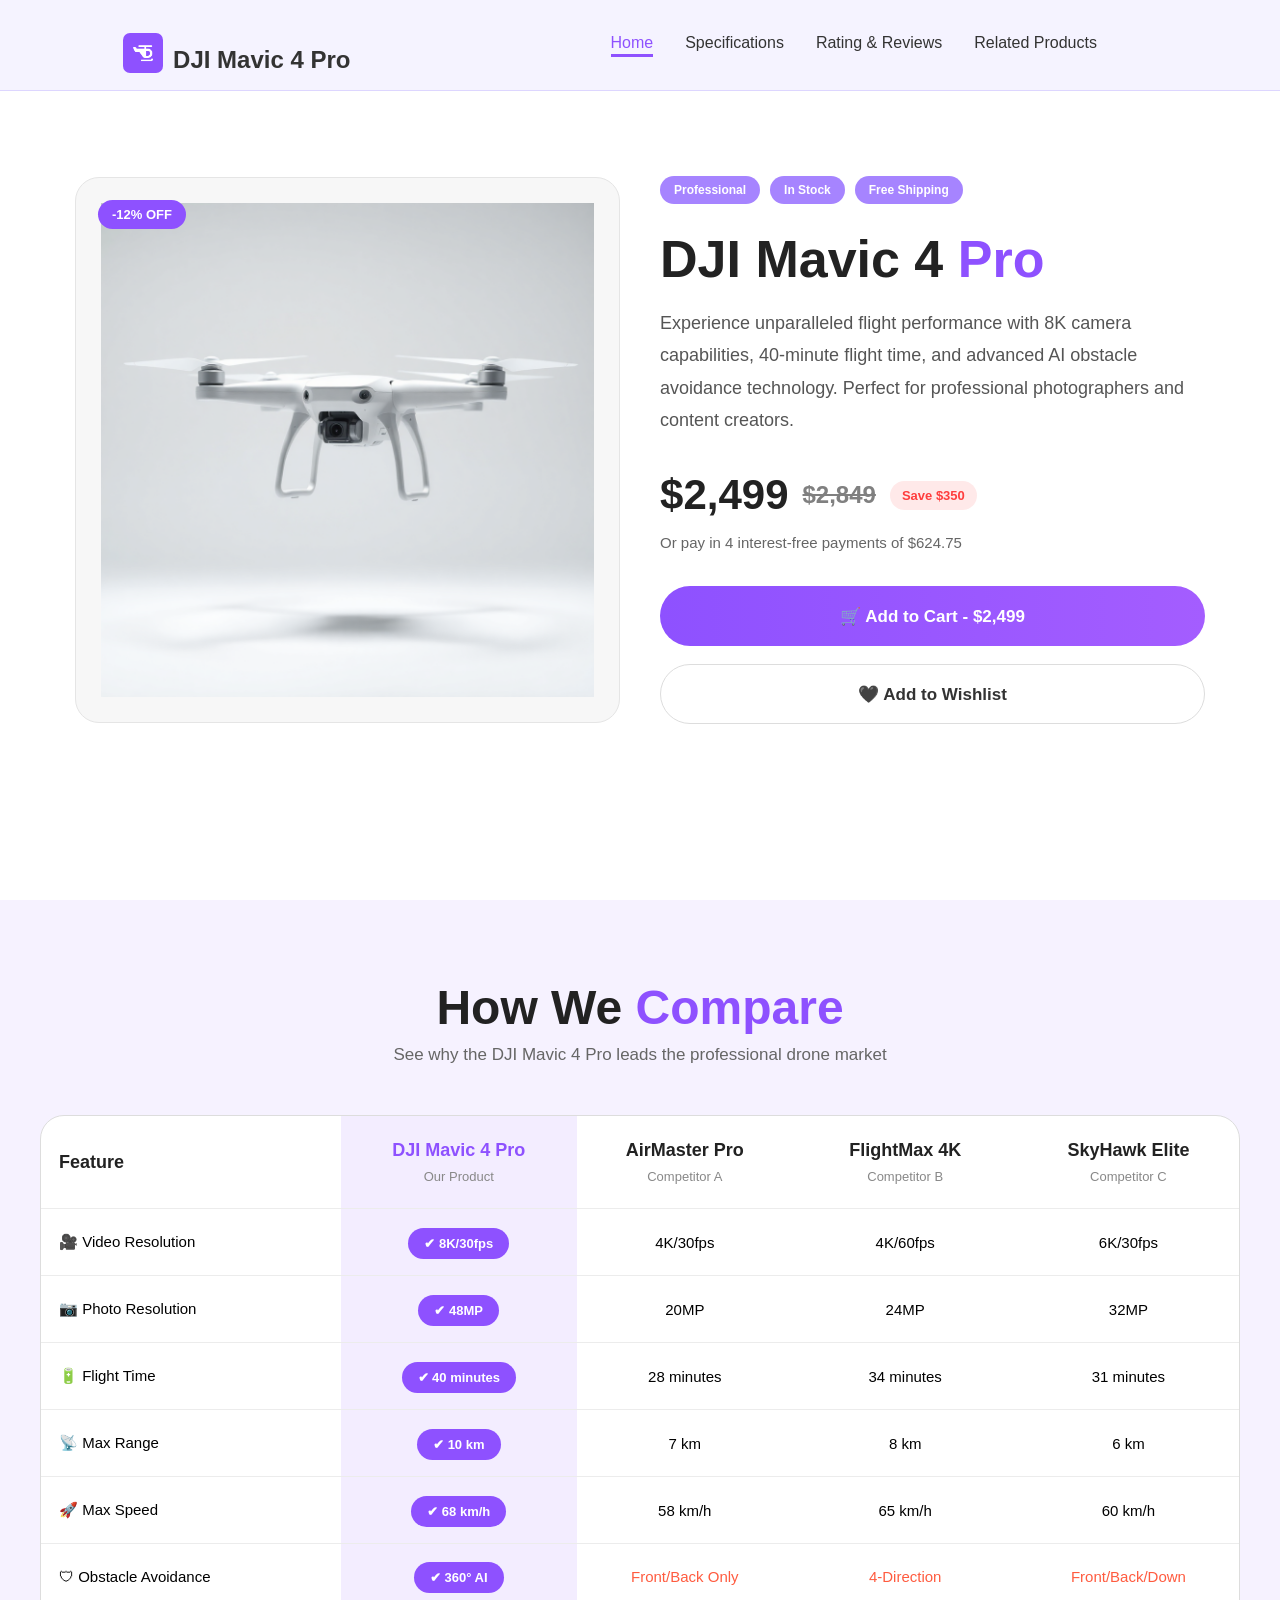
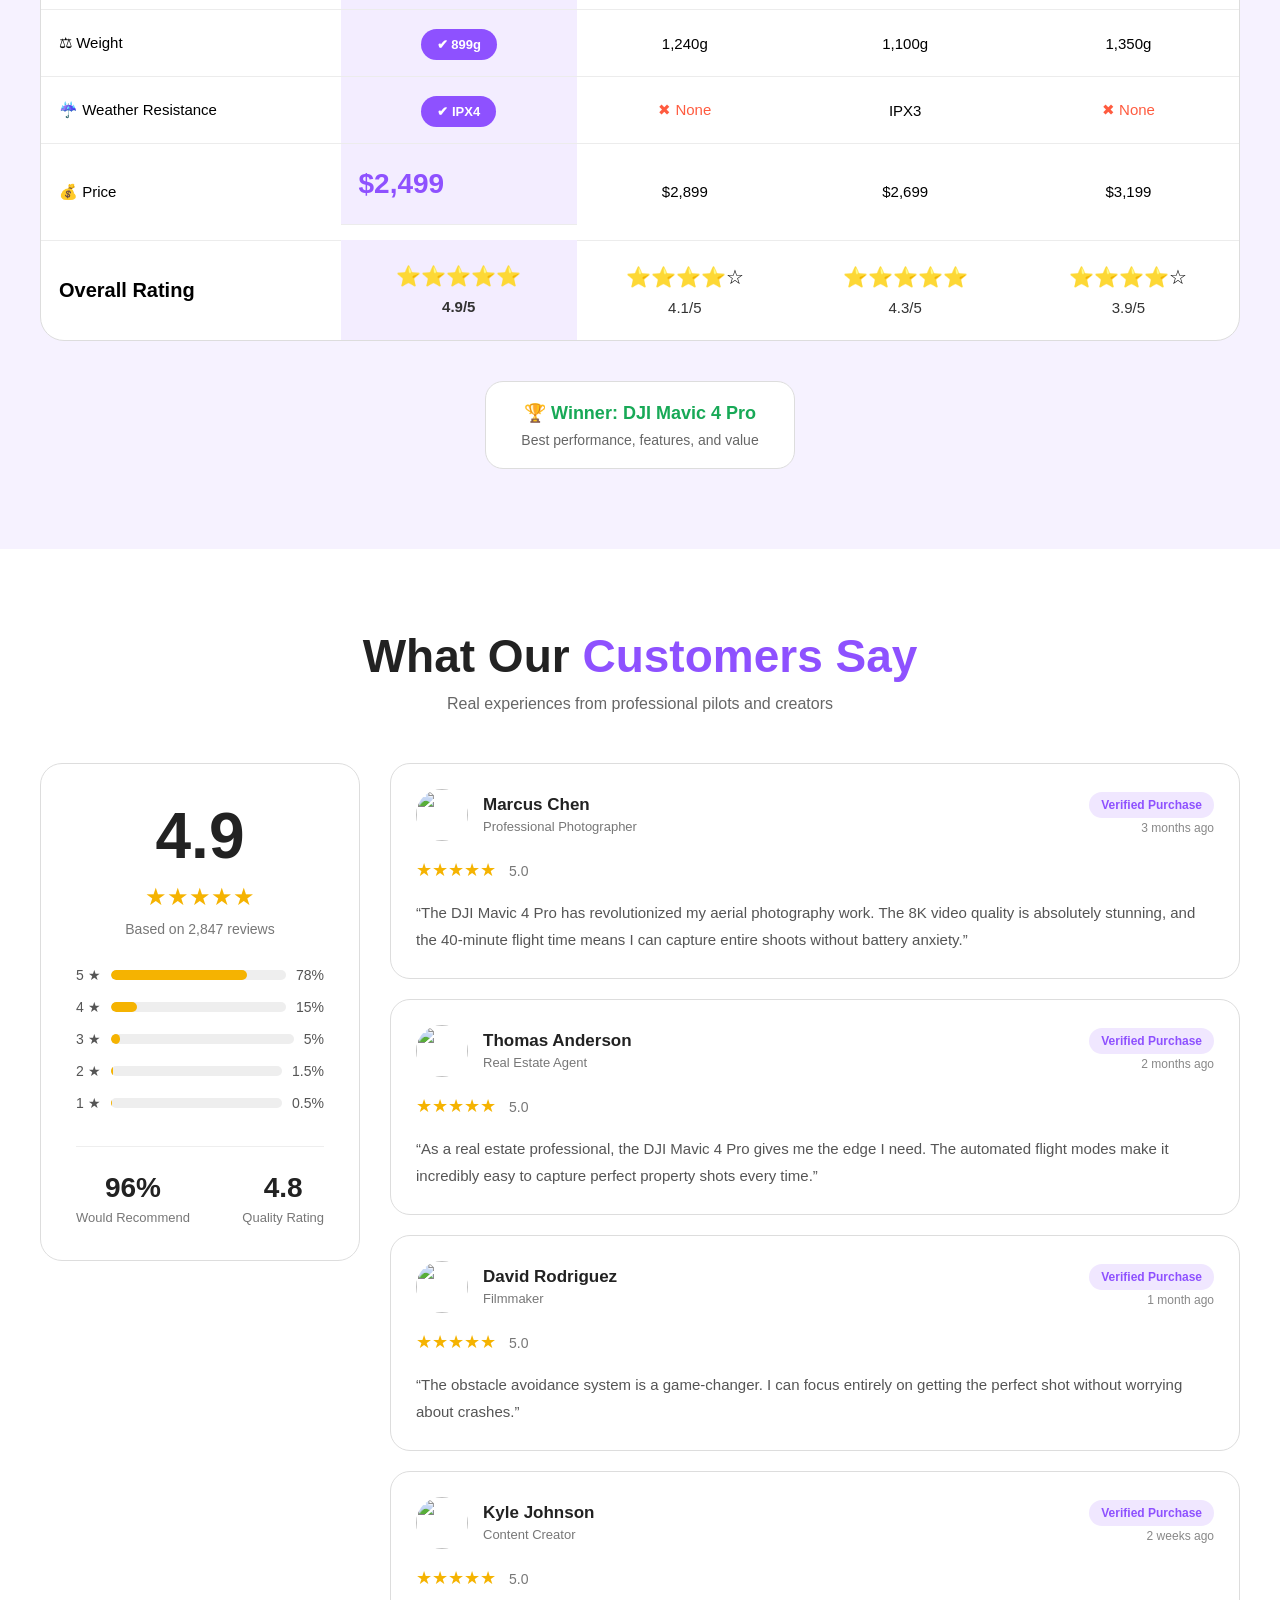
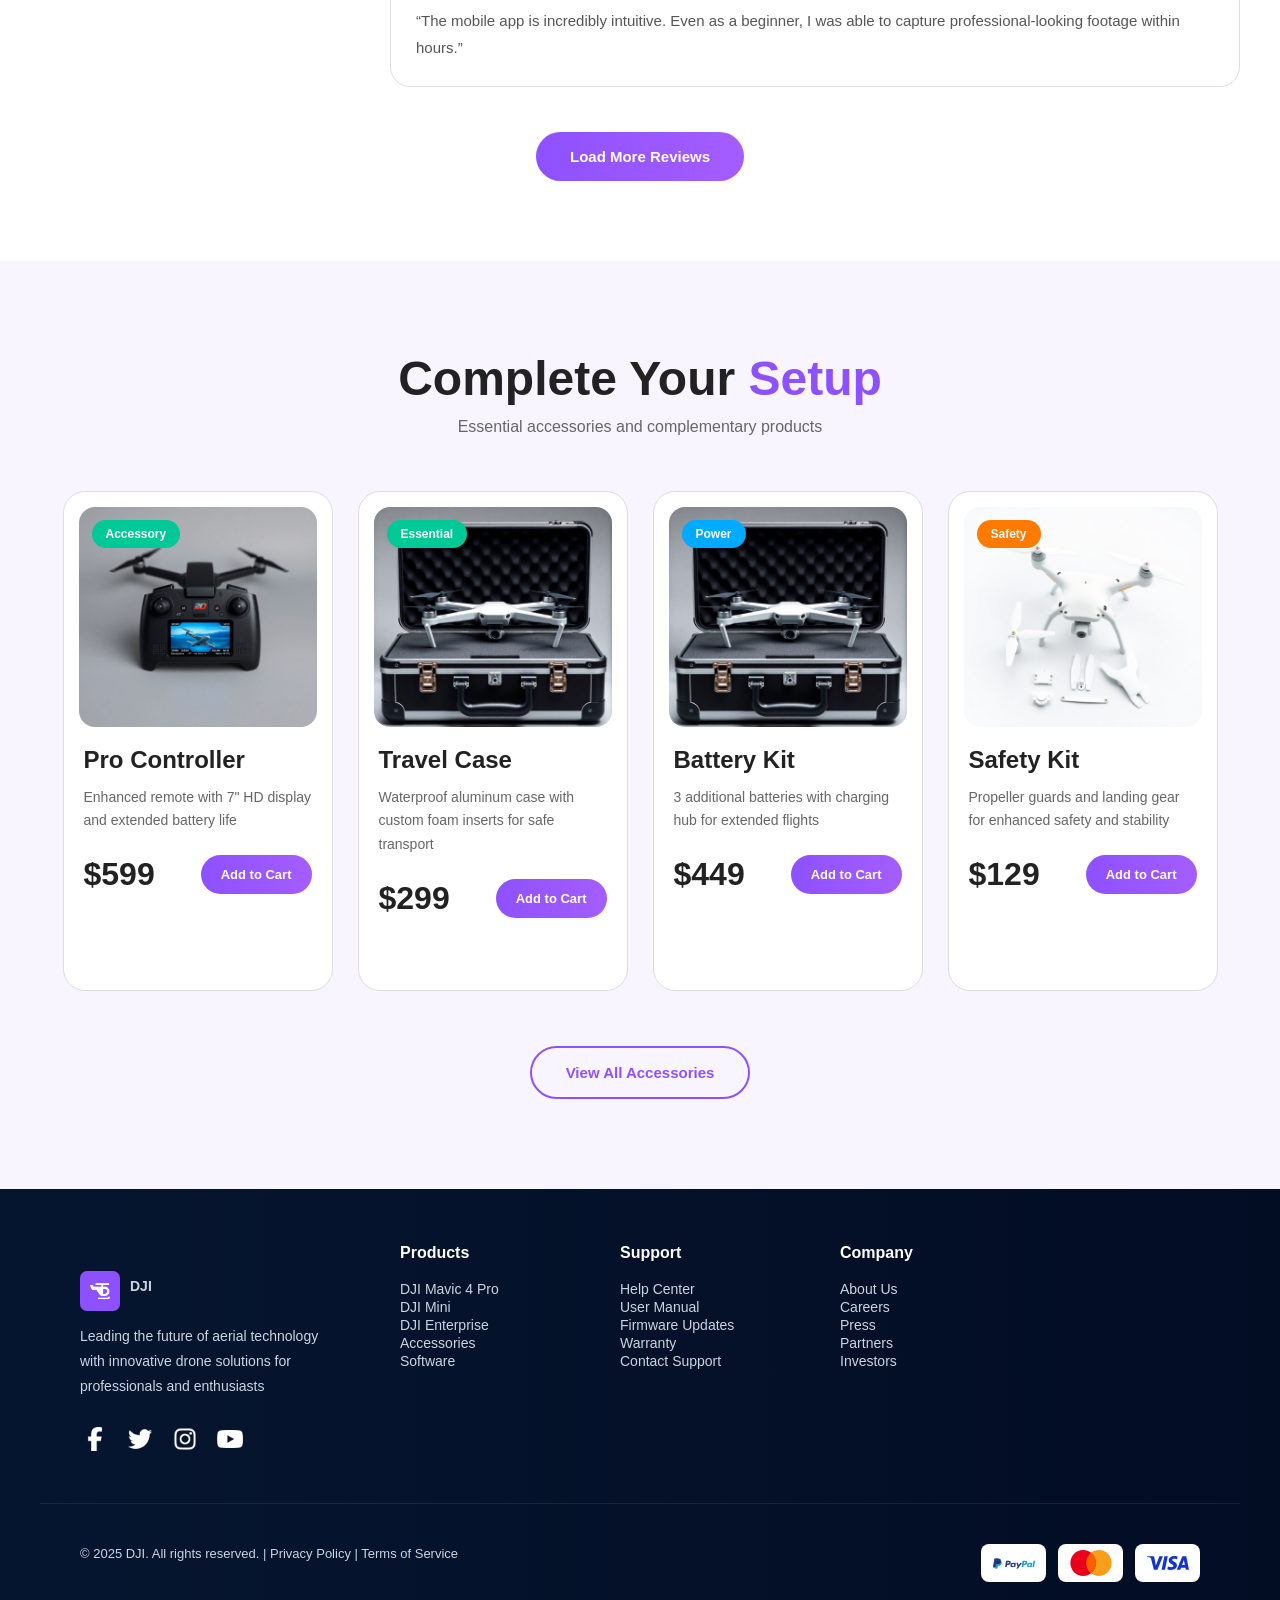
==== Mohanad_Magdy_Sun_wed3-6-Assignment-01275039651/index.html @ 463e7973 "Add files via upload" ====
<!doctype html>
<html lang="en">
  <head>
    <meta charset="UTF-8" />
    <meta name="viewport" content="width=device-width, initial-scale=1.0" />
    <title>Document</title>

    <link rel="stylesheet" href="./Styels/style.css" />
    <link rel="stylesheet" href="./Styels/footer.css" />
  </head>
  <body>
    <nav>
      <div class="product-logo">
        <div class="logo">
          <img
            src="./Assignment 3 _ DJI Drone/icons/helicopter-solid-full.png"
            alt="helecopter"
          />
        </div>
        <p class="product-p">DJI Mavic 4 Pro</p>
      </div>
      <ul>
        <li class="home-li">Home</li>
        <li>Specifications</li>
        <li>Rating & Reviews</li>
        <li>Related Products</li>
      </ul>
    </nav>

    <section class="hero">
      <div class="product-container">
        <div class="product-img-container">
          <img
            src="./Assignment 3 _ DJI Drone/hero-img-CYauTLx2.png"
            alt="DJI Mavic 4 Pro"
          />

          <div class="floating-div">
            <p>-12% OFF</p>
          </div>
        </div>

        <div class="description">
          <div class="labels">
            <p class="p-labels l1">Professional</p>
            <p class="p-labels l2">In Stock</p>
            <p class="p-labels l3">Free Shipping</p>
          </div>

          <p class="desc-head">DJI Mavic 4 <span>Pro</span></p>

          <p class="desc-body">
            Experience unparalleled flight performance with 8K camera
            capabilities, 40-minute flight time, and advanced AI obstacle
            avoidance technology. Perfect for professional photographers and
            content creators.
          </p>

          <div class="price">
            <p class="new-price">$2,499</p>

            <p class="old-price">$2,849</p>

            <div class="save">
              <p>Save $350</p>
            </div>
          </div>

          <p class="installment">
            Or pay in 4 interest-free payments of $624.75
          </p>

          <div class="buttons">
            <button class="button1">🛒 Add to Cart - $2,499</button>

            <button class="button2">🖤 Add to Wishlist</button>
          </div>
        </div>
      </div>
    </section>

    <section class="compare-section">
      <div class="compare-header">
        <h1>How We <span>Compare</span></h1>

        <p>See why the DJI Mavic 4 Pro leads the professional drone market</p>
      </div>

      <div class="table-container">
        <table>
          <thead>
            <tr>
              <th>Feature</th>

              <th class="active-col">
                DJI Mavic 4 Pro
                <span>Our Product</span>
              </th>

              <th>
                AirMaster Pro
                <span>Competitor A</span>
              </th>

              <th>
                FlightMax 4K
                <span>Competitor B</span>
              </th>

              <th>
                SkyHawk Elite
                <span>Competitor C</span>
              </th>
            </tr>
          </thead>

          <tbody>
            <tr>
              <td>🎥 Video Resolution</td>
              <td class="active-col"><span class="badge">✔ 8K/30fps</span></td>
              <td>4K/30fps</td>
              <td>4K/60fps</td>
              <td>6K/30fps</td>
            </tr>

            <tr>
              <td>📷 Photo Resolution</td>
              <td class="active-col"><span class="badge">✔ 48MP</span></td>
              <td>20MP</td>
              <td>24MP</td>
              <td>32MP</td>
            </tr>

            <tr>
              <td>🔋 Flight Time</td>
              <td class="active-col">
                <span class="badge">✔ 40 minutes</span>
              </td>
              <td>28 minutes</td>
              <td>34 minutes</td>
              <td>31 minutes</td>
            </tr>

            <tr>
              <td>📡 Max Range</td>
              <td class="active-col"><span class="badge">✔ 10 km</span></td>
              <td>7 km</td>
              <td>8 km</td>
              <td>6 km</td>
            </tr>

            <tr>
              <td>🚀 Max Speed</td>
              <td class="active-col"><span class="badge">✔ 68 km/h</span></td>
              <td>58 km/h</td>
              <td>65 km/h</td>
              <td>60 km/h</td>
            </tr>

            <tr>
              <td>🛡 Obstacle Avoidance</td>
              <td class="active-col"><span class="badge">✔ 360° AI</span></td>
              <td class="red">Front/Back Only</td>
              <td class="red">4-Direction</td>
              <td class="red">Front/Back/Down</td>
            </tr>

            <tr>
              <td>⚖ Weight</td>
              <td class="active-col"><span class="badge">✔ 899g</span></td>
              <td>1,240g</td>
              <td>1,100g</td>
              <td>1,350g</td>
            </tr>

            <tr>
              <td>☔ Weather Resistance</td>
              <td class="active-col"><span class="badge">✔ IPX4</span></td>
              <td class="red">✖ None</td>
              <td>IPX3</td>
              <td class="red">✖ None</td>
            </tr>

            <tr>
              <td>💰 Price</td>
              <td class="active-col price">$2,499</td>
              <td>$2,899</td>
              <td>$2,699</td>
              <td>$3,199</td>
            </tr>

            <tr>
              <td><strong>Overall Rating</strong></td>

              <td class="active-col">
                ⭐⭐⭐⭐⭐
                <p>4.9/5</p>
              </td>

              <td>
                ⭐⭐⭐⭐☆
                <p>4.1/5</p>
              </td>

              <td>
                ⭐⭐⭐⭐⭐
                <p>4.3/5</p>
              </td>

              <td>
                ⭐⭐⭐⭐☆
                <p>3.9/5</p>
              </td>
            </tr>
          </tbody>
        </table>
      </div>

      <div class="winner-box">
        🏆 <strong>Winner: DJI Mavic 4 Pro</strong>
        <p>Best performance, features, and value</p>
      </div>
    </section>
    <section class="reviews-section">
      <div class="reviews-header">
        <h1>What Our <span>Customers Say</span></h1>

        <p>Real experiences from professional pilots and creators</p>
      </div>

      <div class="reviews-container">
        <div class="rating-summary">
          <h2>4.9</h2>

          <div class="stars">★★★★★</div>

          <p class="reviews-count">Based on 2,847 reviews</p>

          <div class="rating-bars">
            <div class="bar-row">
              <span>5 ★</span>
              <div class="bar">
                <div class="fill fill-1"></div>
              </div>
              <span>78%</span>
            </div>

            <div class="bar-row">
              <span>4 ★</span>
              <div class="bar">
                <div class="fill fill-2"></div>
              </div>
              <span>15%</span>
            </div>

            <div class="bar-row">
              <span>3 ★</span>
              <div class="bar">
                <div class="fill fill-3"></div>
              </div>
              <span>5%</span>
            </div>

            <div class="bar-row">
              <span>2 ★</span>
              <div class="bar">
                <div class="fill fill-4"></div>
              </div>
              <span>1.5%</span>
            </div>

            <div class="bar-row">
              <span>1 ★</span>
              <div class="bar">
                <div class="fill fill-5"></div>
              </div>
              <span>0.5%</span>
            </div>
          </div>

          <div class="summary-footer">
            <div>
              <h3>96%</h3>
              <p>Would Recommend</p>
            </div>

            <div>
              <h3>4.8</h3>
              <p>Quality Rating</p>
            </div>
          </div>
        </div>

        <div class="reviews-list">
          <div class="review-card">
            <div class="review-top">
              <div class="profile">
                <img src="https://i.pravatar.cc/50?img=12" alt="" />

                <div>
                  <h4>Marcus Chen</h4>
                  <p>Professional Photographer</p>
                </div>
              </div>

              <div class="verified">
                <span>Verified Purchase</span>
                <p>3 months ago</p>
              </div>
            </div>

            <div class="stars small-stars">★★★★★ <span>5.0</span></div>

            <p class="review-text">
              “The DJI Mavic 4 Pro has revolutionized my aerial photography
              work. The 8K video quality is absolutely stunning, and the
              40-minute flight time means I can capture entire shoots without
              battery anxiety.”
            </p>
          </div>

          <div class="review-card">
            <div class="review-top">
              <div class="profile">
                <img src="https://i.pravatar.cc/50?img=22" alt="" />

                <div>
                  <h4>Thomas Anderson</h4>
                  <p>Real Estate Agent</p>
                </div>
              </div>

              <div class="verified">
                <span>Verified Purchase</span>
                <p>2 months ago</p>
              </div>
            </div>

            <div class="stars small-stars">★★★★★ <span>5.0</span></div>

            <p class="review-text">
              “As a real estate professional, the DJI Mavic 4 Pro gives me the
              edge I need. The automated flight modes make it incredibly easy to
              capture perfect property shots every time.”
            </p>
          </div>

          <div class="review-card">
            <div class="review-top">
              <div class="profile">
                <img src="https://i.pravatar.cc/50?img=33" alt="" />

                <div>
                  <h4>David Rodriguez</h4>
                  <p>Filmmaker</p>
                </div>
              </div>

              <div class="verified">
                <span>Verified Purchase</span>
                <p>1 month ago</p>
              </div>
            </div>

            <div class="stars small-stars">★★★★★ <span>5.0</span></div>

            <p class="review-text">
              “The obstacle avoidance system is a game-changer. I can focus
              entirely on getting the perfect shot without worrying about
              crashes.”
            </p>
          </div>

          <div class="review-card">
            <div class="review-top">
              <div class="profile">
                <img src="https://i.pravatar.cc/50?img=44" alt="" />

                <div>
                  <h4>Kyle Johnson</h4>
                  <p>Content Creator</p>
                </div>
              </div>

              <div class="verified">
                <span>Verified Purchase</span>
                <p>2 weeks ago</p>
              </div>
            </div>

            <div class="stars small-stars">★★★★★ <span>5.0</span></div>

            <p class="review-text">
              “The mobile app is incredibly intuitive. Even as a beginner, I was
              able to capture professional-looking footage within hours.”
            </p>
          </div>
        </div>
      </div>

      <button class="load-btn">Load More Reviews</button>
    </section>

    <section class="accessories-section">
      <div class="accessories-header">
        <h1>Complete Your <span>Setup</span></h1>

        <p>Essential accessories and complementary products</p>
      </div>

      <div class="cards-container">
        <div class="product-card">
          <div class="card-image">
            <img
              src="./Assignment 3 _ DJI Drone/related-products-1.png"
              alt="controller"
            />
            <span class="tag tag-green">Accessory</span>
          </div>

          <div class="card-content">
            <h3>Pro Controller</h3>

            <p>Enhanced remote with 7" HD display and extended battery life</p>

            <div class="card-footer">
              <h2>$599</h2>

              <button>Add to Cart</button>
            </div>
          </div>
        </div>

        <div class="product-card">
          <div class="card-image">
            <img
              src="./Assignment 3 _ DJI Drone/related-products-2.png"
              alt="travel case"
            />
            <span class="tag tag-green">Essential</span>
          </div>

          <div class="card-content">
            <h3>Travel Case</h3>

            <p>
              Waterproof aluminum case with custom foam inserts for safe
              transport
            </p>

            <div class="card-footer">
              <h2>$299</h2>

              <button>Add to Cart</button>
            </div>
          </div>
        </div>

        <div class="product-card">
          <div class="card-image">
            <img
              src="./Assignment 3 _ DJI Drone/related-products-2.png"
              alt="travel case"
            />

            <span class="tag tag-blue">Power</span>
          </div>

          <div class="card-content">
            <h3>Battery Kit</h3>

            <p>3 additional batteries with charging hub for extended flights</p>

            <div class="card-footer">
              <h2>$449</h2>

              <button>Add to Cart</button>
            </div>
          </div>
        </div>

        <div class="product-card">
          <div class="card-image">
            <img
              src="./Assignment 3 _ DJI Drone/related-products-4.png"
              alt="safety kit"
            />

            <span class="tag tag-orange">Safety</span>
          </div>

          <div class="card-content">
            <h3>Safety Kit</h3>

            <p>
              Propeller guards and landing gear for enhanced safety and
              stability
            </p>

            <div class="card-footer">
              <h2>$129</h2>

              <button>Add to Cart</button>
            </div>
          </div>
        </div>
      </div>

      <button class="view-btn">View All Accessories</button>
    </section>
    <footer>
      <div class="footer-container">
        <div class="footer-brand">
          <div class="product-logo">
            <div class="logo">
              <img
                src="./Assignment 3 _ DJI Drone/icons/helicopter-solid-full.png"
                alt="helecopter"
              />
            </div>
            <p class="product-p">DJI</p>
          </div>

          <p>
            Leading the future of aerial technology with innovative drone
            solutions for professionals and enthusiasts
          </p>

          <div class="socials">
            <a href="#"
              ><img
                src="./Assignment 3 _ DJI Drone/icons/facebook-f-brands-solid-full.png"
                alt="Facebook"
            /></a>

            <a href="#"
              ><img
                src="./Assignment 3 _ DJI Drone/icons/twitter-brands-solid-full.png"
                alt="Twitter"
            /></a>

            <a href="#"
              ><img
                src="./Assignment 3 _ DJI Drone/icons/instagram-brands-solid-full.png"
            /></a>

            <a href="#"
              ><img
                src="./Assignment 3 _ DJI Drone/icons/youtube-brands-solid-full.png"
                alt="YouTube"
            /></a>
          </div>
        </div>

        <div class="footer-links">
          <div class="footer-column">
            <h3>Products</h3>

            <ul>
              <li><a href="#">DJI Mavic 4 Pro</a></li>
              <li><a href="#">DJI Mini</a></li>
              <li><a href="#">DJI Enterprise</a></li>
              <li><a href="#">Accessories</a></li>
              <li><a href="#">Software</a></li>
            </ul>
          </div>

          <div class="footer-column">
            <h3>Support</h3>

            <ul>
              <li><a href="#">Help Center</a></li>
              <li><a href="#">User Manual</a></li>
              <li><a href="#">Firmware Updates</a></li>
              <li><a href="#">Warranty</a></li>
              <li><a href="#">Contact Support</a></li>
            </ul>
          </div>

          <div class="footer-column">
            <h3>Company</h3>

            <ul>
              <li><a href="#">About Us</a></li>
              <li><a href="#">Careers</a></li>
              <li><a href="#">Press</a></li>
              <li><a href="#">Partners</a></li>
              <li><a href="#">Investors</a></li>
            </ul>
          </div>
        </div>
      </div>

      <div class="footer-bottom">
        <p>
          © 2025 DJI. All rights reserved. | Privacy Policy | Terms of Service
        </p>
        <div class="payment-methods">
          <div class="payment-card">
            <img src="./Assignment 3 _ DJI Drone/paypal.svg" alt="PayPal" />
          </div>

          <div class="payment-card">
            <img
              src="./Assignment 3 _ DJI Drone/master-card.svg"
              alt="Mastercard"
            />
          </div>

          <div class="payment-card">
            <img src="./Assignment 3 _ DJI Drone/visa.svg" alt="Visa" />
          </div>
        </div>
      </div>
    </footer>
  </body>
</html>
---- Mohanad_Magdy_Sun_wed3-6-Assignment-01275039651/Styels/style.css ----
* {
  box-sizing: border-box;
  font-family: sans-serif;
  margin: 0;
}

nav {
  position: fixed;
  display: flex;
  flex-direction: row;
  top: 0;
  right: 0;
  left: 0;
  padding: 16px;
  z-index: 22121;
  background-color: #f5f3ff;
  justify-content: center;
  align-items: center;
  column-gap: 260px;
  border-bottom: 1px solid #ddd6ff;
}

.product-logo {
  display: flex;
  align-items: center;
  column-gap: 10px;
}

.logo img {
  width: 100%;
}
.logo {
  background-color: #8e51ff;
  width: 40px;
  height: 40px;
  border-radius: 7px;
  padding: 9px;
  background-size: cover;
  margin-top: 15px;
}
.product-logo p {
  font-size: 24px;
  font-weight: 700;
  color: rgb(51, 51, 51);
}
ul {
  opacity: 0;
}
.home-li {
  color: #8e51ff;
  border-bottom: 3px solid #8e51ff;
  padding-bottom: 2px;
}

section {
  padding: 40px;
  background-color: white;
}

.hero {
  min-height: 100vh;
  display: flex;
  justify-content: center;
  align-items: center;
}

.product-container {
  width: 1200px;
  margin: auto;
  background-color: white;
  border-radius: 24px;
  padding: 35px;
  display: flex;
  align-items: center;
  gap: 40px;
}

.product-img-container {
  width: 50%;
  position: relative;
  border: 1px solid #e5e5e5;
  border-radius: 24px;
  overflow: hidden;
  background-color: #f7f7f7;
}

.product-img-container img {
  width: 100%;
  display: block;
  padding: 25px;
}

.floating-div {
  position: absolute;
  top: 22px;
  left: 22px;
  background-color: #8e51ff;
  color: white;
  padding: 7px 14px;
  border-radius: 999px;
  font-size: 13px;
  font-weight: 600;
}

.description {
  width: 50%;
}

.labels {
  display: flex;
  gap: 10px;
  margin-bottom: 25px;
}

.p-labels {
  background-color: #a684ff;
  color: white;
  font-size: 12px;
  font-weight: 600;
  padding: 7px 14px;
  border-radius: 999px;
}

.desc-head {
  font-size: 52px;
  font-weight: 700;
  color: #222;
  margin-bottom: 18px;
}

.desc-head span {
  color: #8e51ff;
}

.desc-body {
  font-size: 18px;
  line-height: 1.8;
  color: #555;
  margin-bottom: 35px;
}

.price {
  display: flex;
  align-items: center;
  gap: 14px;
  margin-bottom: 15px;
}

.new-price {
  font-size: 42px;
  font-weight: 700;
  color: #222;
}

.old-price {
  font-size: 24px;
  color: gray;
  text-decoration: line-through;
}

.save {
  background-color: #ffe9e9;
  color: #ff3d3d;
  padding: 7px 12px;
  border-radius: 999px;
  font-size: 13px;
  font-weight: 600;
}

.installment {
  color: #666;
  font-size: 15px;
  margin-bottom: 35px;
}

.buttons {
  display: flex;
  flex-direction: column;
  gap: 18px;
}

.button1,
.button2 {
  width: 100%;
  height: 60px;
  border-radius: 999px;
  font-size: 17px;
  font-weight: 600;
  cursor: pointer;
  transition: 0.3s;
}

.button1 {
  border: none;
  color: white;
  background: linear-gradient(to right, #8e51ff, #a45dff);
}

.button1:hover {
  transform: translateY(-2px);
  opacity: 0.95;
}

.button2 {
  background-color: white;
  border: 1px solid #ddd;
  color: #333;
}

.button2:hover {
  background-color: #f5f5f5;
}

.compare-section {
  background-color: #f6f2ff;
  padding: 80px 20px;
  font-family: sans-serif;
}

.compare-header {
  text-align: center;
  margin-bottom: 50px;
}

.compare-header h1 {
  font-size: 48px;
  color: #222;
  margin-bottom: 10px;
}

.compare-header h1 span {
  color: #8e51ff;
}

.compare-header p {
  color: #666;
  font-size: 17px;
}

.table-container {
  max-width: 1200px;
  margin: auto;
  background-color: white;
  border-radius: 24px;
  overflow: hidden;
  border: 1px solid #ddd;
}

table {
  width: 100%;
  border-collapse: collapse;
}

th,
td {
  padding: 24px 18px;
  text-align: center;
  border-bottom: 1px solid #ececec;
  font-size: 15px;
}

th:first-child,
td:first-child {
  text-align: left;
  width: 25%;
}

thead th {
  font-size: 18px;
  color: #222;
  font-weight: 700;
}

thead th span {
  display: block;
  margin-top: 8px;
  font-size: 13px;
  color: #888;
  font-weight: 500;
}

.active-col {
  background-color: #f3edff;
  color: #8e51ff;
  font-weight: 700;
}

.badge {
  background-color: #8e51ff;
  color: white;
  padding: 8px 16px;
  border-radius: 999px;
  font-size: 13px;
}

.price {
  font-size: 28px;
  font-weight: bold;
}

.red {
  color: #ff5b3f;
}

tbody tr:last-child td {
  border-bottom: none;
  font-size: 20px;
}

tbody tr:last-child p {
  margin-top: 10px;
  font-size: 15px;
  color: #333;
}

.winner-box {
  width: fit-content;
  margin: 40px auto 0;
  background-color: white;
  border: 1px solid #ddd;
  padding: 20px 35px;
  border-radius: 18px;
  text-align: center;
  color: #18a957;
  font-size: 18px;
  font-weight: 600;
}

.winner-box p {
  margin-top: 8px;
  color: #666;
  font-size: 14px;
  font-weight: 500;
}

.reviews-section {
  background-color: white;
  padding: 80px 20px;
  font-family: sans-serif;
}

.reviews-header {
  text-align: center;
  margin-bottom: 50px;
}

.reviews-header h1 {
  font-size: 46px;
  color: #222;
  margin-bottom: 12px;
}

.reviews-header h1 span {
  color: #8e51ff;
}

.reviews-header p {
  color: #666;
  font-size: 16px;
}

.reviews-container {
  max-width: 1200px;
  margin: auto;
  display: flex;
  gap: 30px;
  align-items: flex-start;
}

.rating-summary {
  width: 320px;
  background-color: white;
  border: 1px solid #ddd;
  border-radius: 22px;
  padding: 35px;

  position: sticky;
  top: 120px;
  align-self: flex-start;
}

.rating-summary h2 {
  font-size: 64px;
  text-align: center;
  color: #222;
}

.stars {
  text-align: center;
  color: #f5b301;
  font-size: 24px;
  margin: 10px 0;
}

.reviews-count {
  text-align: center;
  color: #777;
  margin-bottom: 30px;
  font-size: 14px;
}

.rating-bars {
  display: flex;
  flex-direction: column;
  gap: 16px;
}

.bar-row {
  display: flex;
  align-items: center;
  gap: 10px;
  font-size: 14px;
  color: #555;
}

.bar {
  flex: 1;
  height: 10px;
  background-color: #eee;
  border-radius: 999px;
  overflow: hidden;
}

.fill {
  height: 100%;
  background-color: #f5b301;
  border-radius: 999px;
}

.fill-1 {
  width: 78%;
}

.fill-2 {
  width: 15%;
}

.fill-3 {
  width: 5%;
}

.fill-4 {
  width: 1.5%;
}

.fill-5 {
  width: 0.5%;
}

.summary-footer {
  display: flex;
  justify-content: space-between;
  margin-top: 35px;
  padding-top: 25px;
  border-top: 1px solid #eee;
  text-align: center;
}

.summary-footer h3 {
  color: #222;
  font-size: 28px;
}

.summary-footer p {
  color: #777;
  font-size: 13px;
  margin-top: 6px;
}

.reviews-list {
  flex: 1;
  display: flex;
  flex-direction: column;
  gap: 20px;
}

.review-card {
  background-color: white;
  border: 1px solid #ddd;
  border-radius: 20px;
  padding: 25px;
}

.review-top {
  display: flex;
  justify-content: space-between;
  align-items: center;
}

.profile {
  display: flex;
  align-items: center;
  gap: 15px;
}

.profile img {
  width: 52px;
  height: 52px;
  border-radius: 50%;
}

.profile h4 {
  font-size: 17px;
  color: #222;
}

.profile p {
  color: #777;
  font-size: 13px;
  margin-top: 4px;
}

.verified {
  text-align: right;
}

.verified span {
  background-color: #f0e7ff;
  color: #8e51ff;
  padding: 6px 12px;
  border-radius: 999px;
  font-size: 12px;
  font-weight: 600;
}

.verified p {
  color: #888;
  font-size: 12px;
  margin-top: 8px;
}

.small-stars {
  text-align: left;
  font-size: 18px;
  margin: 18px 0;
}

.small-stars span {
  color: #777;
  font-size: 14px;
  margin-left: 8px;
}

.review-text {
  color: #555;
  line-height: 1.8;
  font-size: 15px;
}

.load-btn {
  display: block;
  margin: 45px auto 0;
  border: none;
  background: linear-gradient(to right, #8e51ff, #a45dff);
  color: white;
  padding: 16px 34px;
  border-radius: 999px;
  font-size: 15px;
  font-weight: 600;
  cursor: pointer;
  transition: 0.3s;
}

.load-btn:hover {
  transform: translateY(-2px);
  opacity: 0.95;
}

.accessories-section {
  background-color: #f8f5ff;
  padding: 90px 20px;

  font-family: sans-serif;
}

.accessories-header {
  text-align: center;
  margin-bottom: 55px;
}

.accessories-header h1 {
  font-size: 48px;
  color: #222;
  margin-bottom: 12px;
}

.accessories-header h1 span {
  color: #8e51ff;
}

.accessories-header p {
  color: #666;
  font-size: 16px;
}

.cards-container {
  max-width: 1200px;
  margin: auto;
  display: flex;
  justify-content: center;
  gap: 25px;
  flex-wrap: wrap;
}

.product-card {
  width: 270px;
  background-color: white;
  border: 1px solid #ddd;
  border-radius: 22px;
  overflow: hidden;
  transition: 0.3s;

  min-height: 500px;
}

.card-image {
  position: relative;
  padding: 15px;
}

.card-image img {
  width: 100%;
  height: 220px;
  object-fit: cover;
  border-radius: 16px;
}

.tag {
  position: absolute;
  top: 28px;
  left: 28px;
  padding: 7px 14px;
  border-radius: 999px;
  color: white;
  font-size: 12px;
  font-weight: 600;
}

.tag-green {
  background-color: #00c896;
}

.tag-blue {
  background-color: #00aaff;
}

.tag-orange {
  background-color: #ff7a00;
}

.card-content {
  padding: 0 20px 22px;
}

.card-content h3 {
  font-size: 24px;
  color: #222;
  margin-bottom: 12px;
}

.card-content p {
  color: #666;
  font-size: 14px;
  line-height: 1.7;
  margin-bottom: 22px;
}

.card-footer {
  display: flex;
  justify-content: space-between;
  align-items: center;
}

.card-footer h2 {
  font-size: 32px;
  color: #222;
}

.card-footer button {
  border: none;
  background: linear-gradient(to right, #8e51ff, #a45dff);
  color: white;
  padding: 12px 20px;
  border-radius: 999px;
  font-size: 13px;
  font-weight: 600;
  cursor: pointer;
  transition: 0.3s;
}

.card-footer button:hover {
  opacity: 0.95;
  transform: translateY(-2px);
}

.view-btn {
  display: block;
  margin: 55px auto 0;
  padding: 16px 34px;
  border-radius: 999px;
  border: 2px solid #8e51ff;
  background-color: transparent;
  color: #8e51ff;
  font-size: 15px;
  font-weight: 600;
  cursor: pointer;
  transition: 0.3s;
}

.view-btn:hover {
  background-color: #8e51ff;
  color: white;
}

@media (max-width: 1024px) {
  .accessories-header h1 {
    font-size: 38px;
  }

  .cards-container {
    gap: 20px;
  }

  .product-card {
    width: 100%;
    max-width: 350px;
  }
}

@media (max-width: 1024px) {
  .reviews-container {
    flex-direction: column;
  }

  .rating-summary {
    width: 100%;
  }

  .reviews-header h1 {
    font-size: 36px;
  }
}

@media (max-width: 1024px) {
  .table-container {
    overflow-x: auto;
  }

  table {
    min-width: 900px;
  }

  .compare-header h1 {
    font-size: 38px;
  }
}

@media screen and (max-width: 1024px) {
  .product-container {
    width: 90%;
    flex-direction: column;
  }

  .product-img-container,
  .description {
    width: 100%;
  }

  .desc-head {
    font-size: 40px;
  }
}

@media screen and (min-width: 1024px) {
  ul {
    opacity: 1;
    display: flex;
    list-style: none;
    justify-content: space-between;
    column-gap: 32px;
    margin-right: 60px;
    color: #333333;
  }
}
---- Mohanad_Magdy_Sun_wed3-6-Assignment-01275039651/Styels/footer.css ----
* {
  margin: 0;
  padding: 0;
  box-sizing: border-box;
  font-family: Arial, Helvetica, sans-serif;
}

body {
  background: #f5f5f5;
}

footer {
  width: 100%;
  background: linear-gradient(to right, #06152f, #020d24);
  color: white;
  padding-top: 55px;
}

.footer-container {
  max-width: 1200px;
  margin: auto;

  display: flex;
  align-items: flex-start;
  gap: 60px;

  padding: 0 40px 45px;
}

.footer-brand {
  max-width: 260px;
}

.product-logo {
  display: flex;
  align-items: center;
  column-gap: 10px;
}

.logo img {
  width: 100%;
}
.logo {
  background-color: #8e51ff;
  width: 40px;
  height: 40px;
  border-radius: 7px;
  padding: 9px;
  background-size: cover;
  margin-top: 15px;
}
.product-logo p {
  font-size: 24px;
  font-weight: 700;
  color: rgb(51, 51, 51);
  margin-top: 30px;
}

.footer-brand p {
  font-size: 14px;
  line-height: 1.8;
  color: #cbd5e1;

  margin-bottom: 25px;
}

.socials {
  display: flex;
  gap: 15px;
}

.socials a img {
  width: 30px;
  height: 30px;
  object-fit: contain;
  transition: 0.3s;
}

.socials a img:hover {
  transform: scale(1.1);
}
.socials a:hover {
  background: #7c3aed;
}

.footer-links {
  display: flex;
  gap: 80px;
}

.footer-column {
  min-width: 140px;
  display: flex;
  flex-direction: column;
}

.footer-column h3 {
  font-size: 16px;
  margin-bottom: 18px;
}

.footer-column ul {
  opacity: 1;
  display: block;
  margin-right: 0;
}

.footer-column ul li {
  list-style: none;
}
.footer-column ul li a {
  text-decoration: none;
  color: #cbd5e1;
  font-size: 14px;

  transition: 0.3s;
}

.footer-column ul li a:hover {
  color: white;
}

.footer-bottom {
  max-width: 1200px;
  margin: auto;

  border-top: 1px solid rgba(255, 255, 255, 0.08);

  padding: 20px 40px;

  display: flex;
  justify-content: space-between;
  align-items: center;
}

.footer-bottom p {
  color: #cbd5e1;
  font-size: 13px;
}

.payment-methods {
  display: flex;
  gap: 12px;
  margin-top: 20px;
}

.payment-card {
  width: 65px;
  height: 38px;
  background-color: #fff;
  border-radius: 8px;

  display: flex;
  align-items: center;
  justify-content: center;

  transition: 0.3s;
  cursor: pointer;
}

.payment-card:hover {
  transform: translateY(-3px);
}

.payment-card img {
  width: 42px;
  height: auto;
  object-fit: contain;
}

@media (max-width: 768px) {
  .footer-container {
    flex-direction: column;
    gap: 50px;
  }

  .footer-links {
    flex-wrap: wrap;
    gap: 40px;
  }

  .footer-bottom {
    flex-direction: column;
    align-items: flex-start;
    gap: 20px;
  }
}
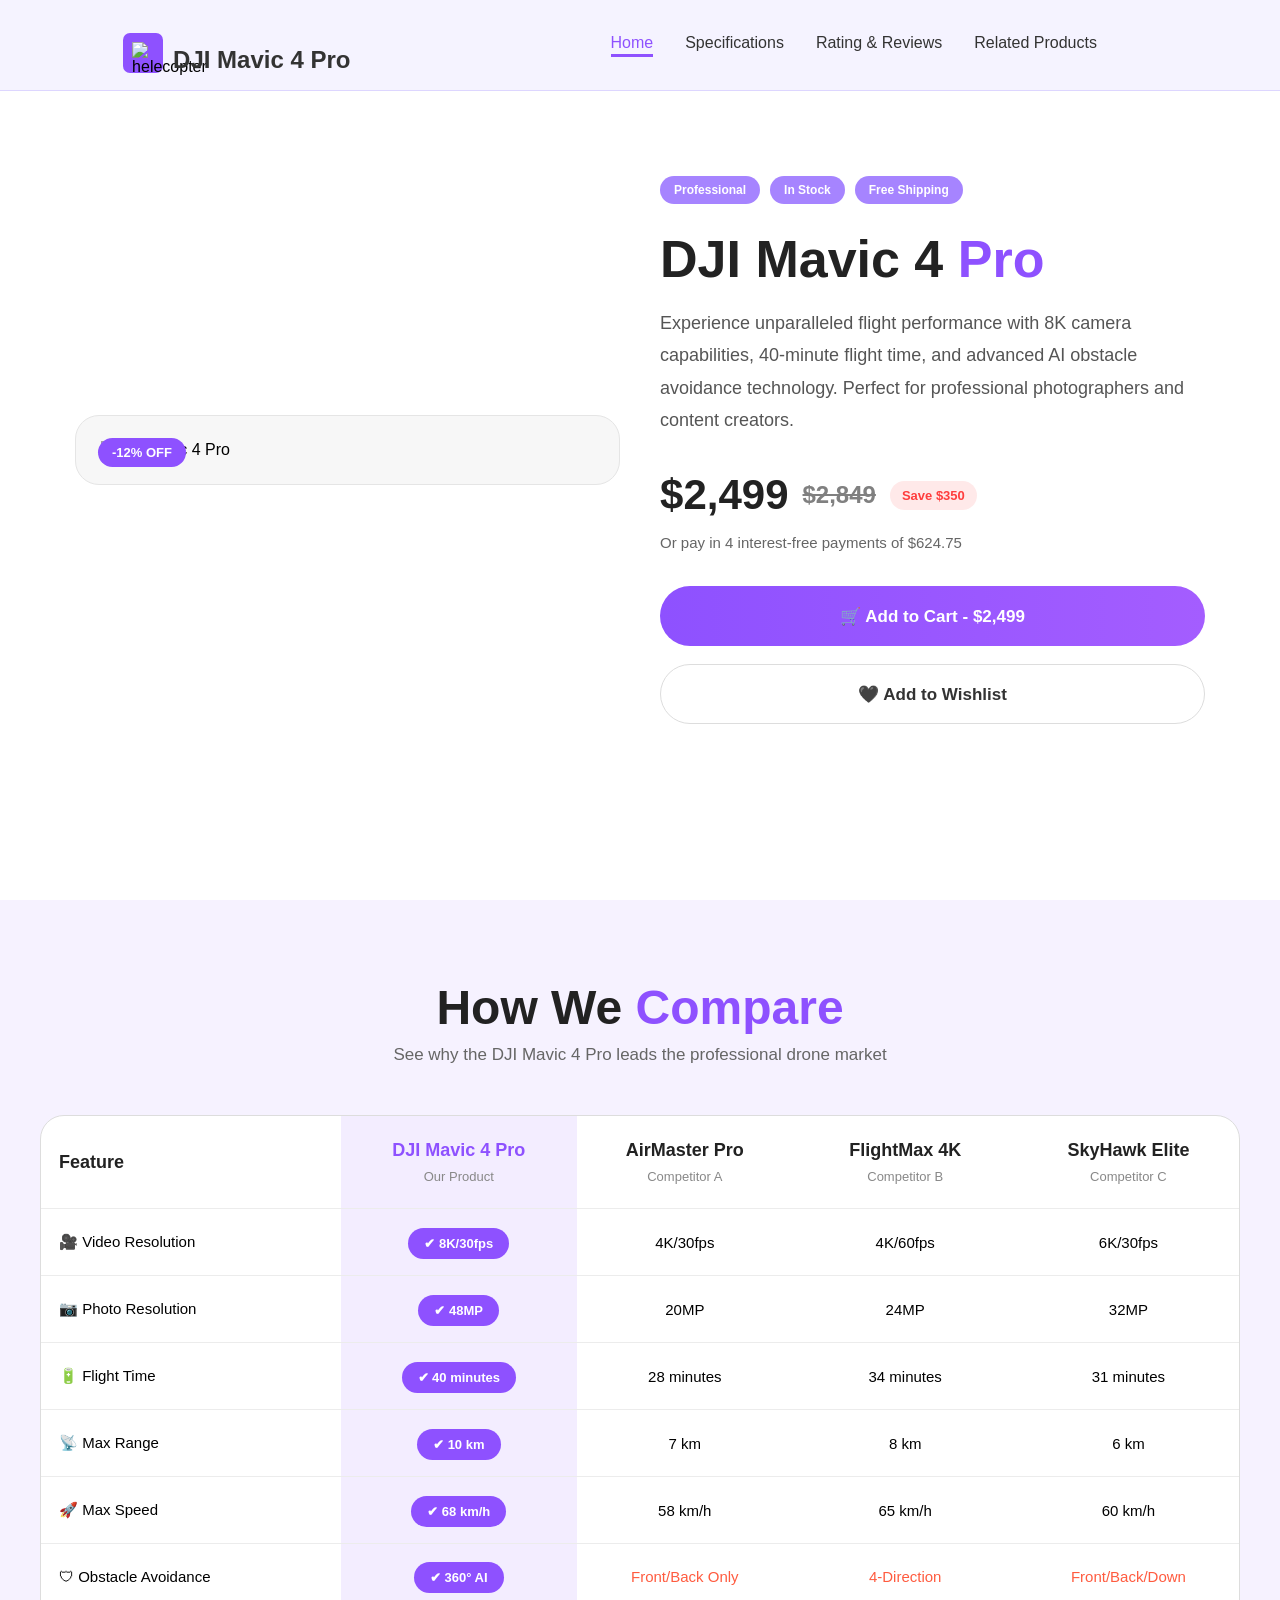
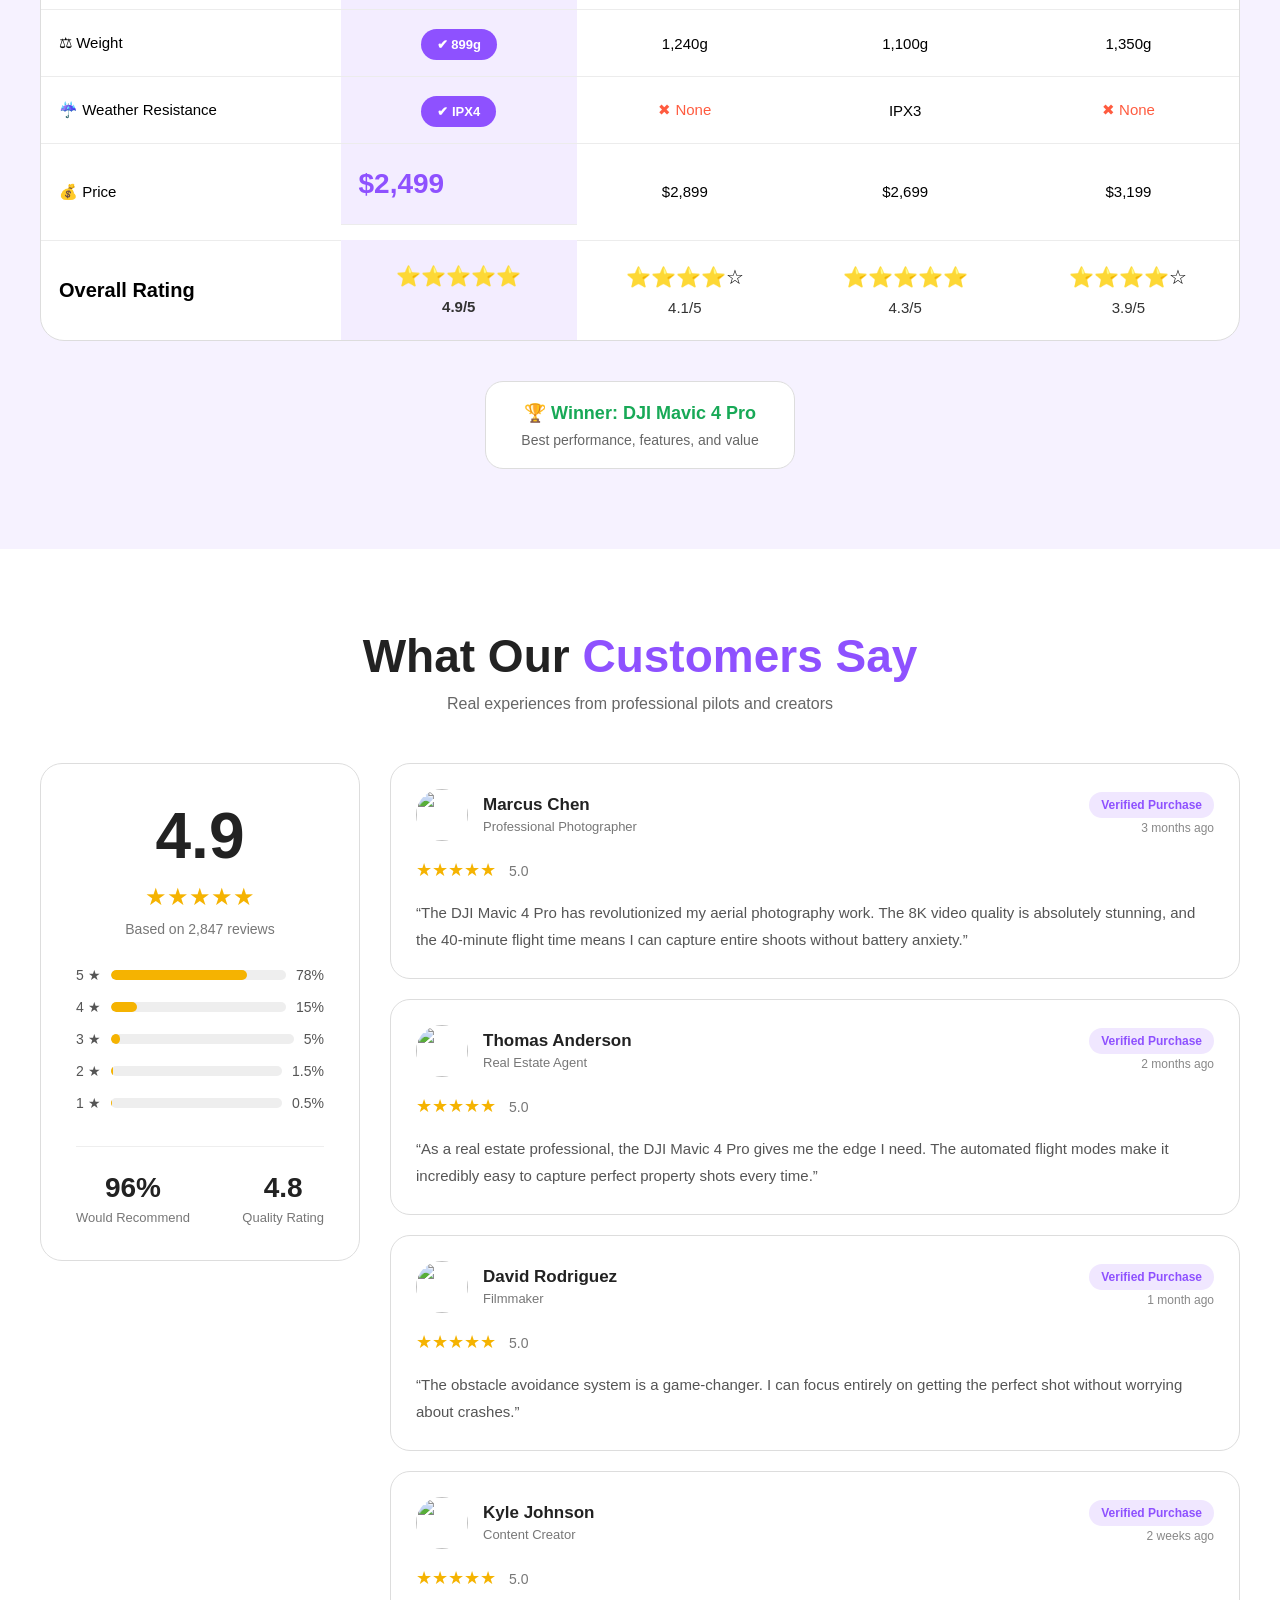
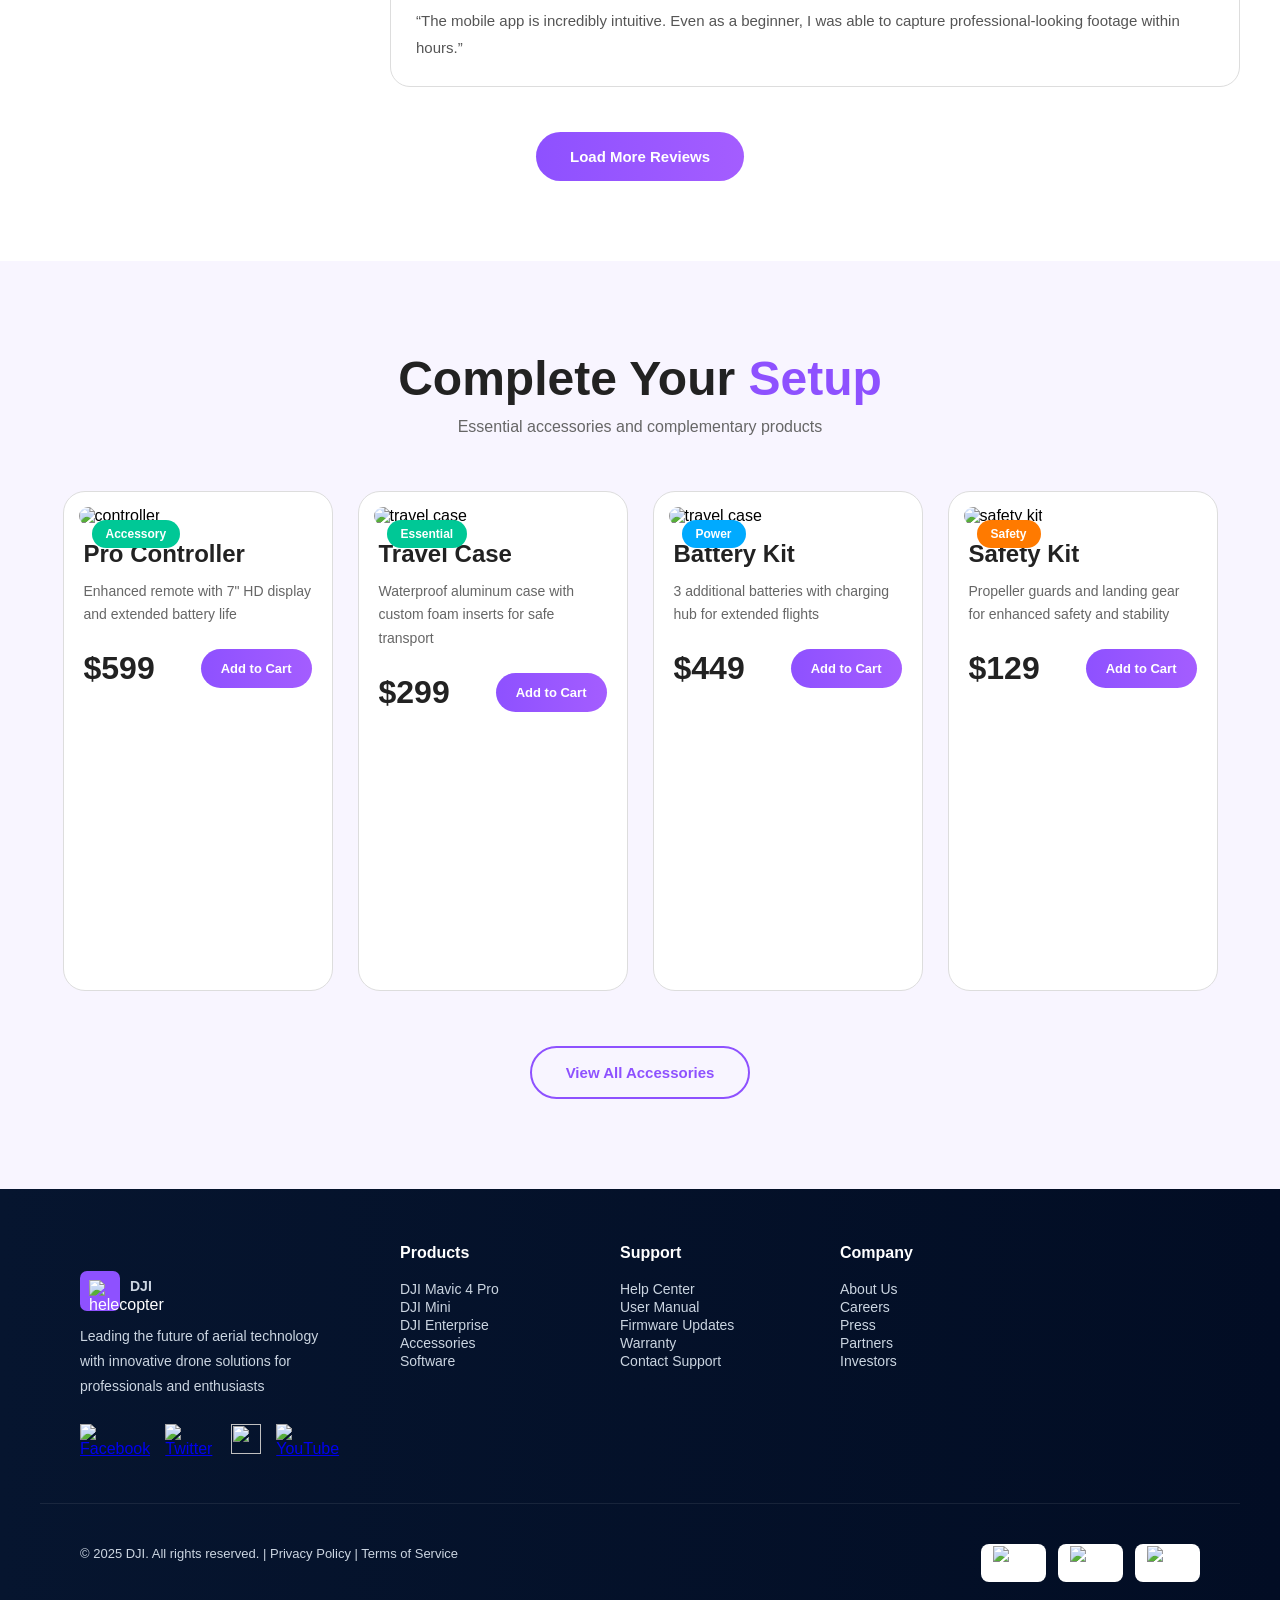
==== commit a14a3f9d: "Update index.html" ====
--- a/Mohanad_Magdy_Sun_wed3-6-Assignment-01275039651/index.html
+++ b/Mohanad_Magdy_Sun_wed3-6-Assignment-01275039651/index.html
@@ -19,7 +19,7 @@
         </div>
         <p class="product-p">DJI Mavic 4 Pro</p>
       </div>
-      <ul>
+      <ul> 
         <li class="home-li">Home</li>
         <li>Specifications</li>
         <li>Rating & Reviews</li>
